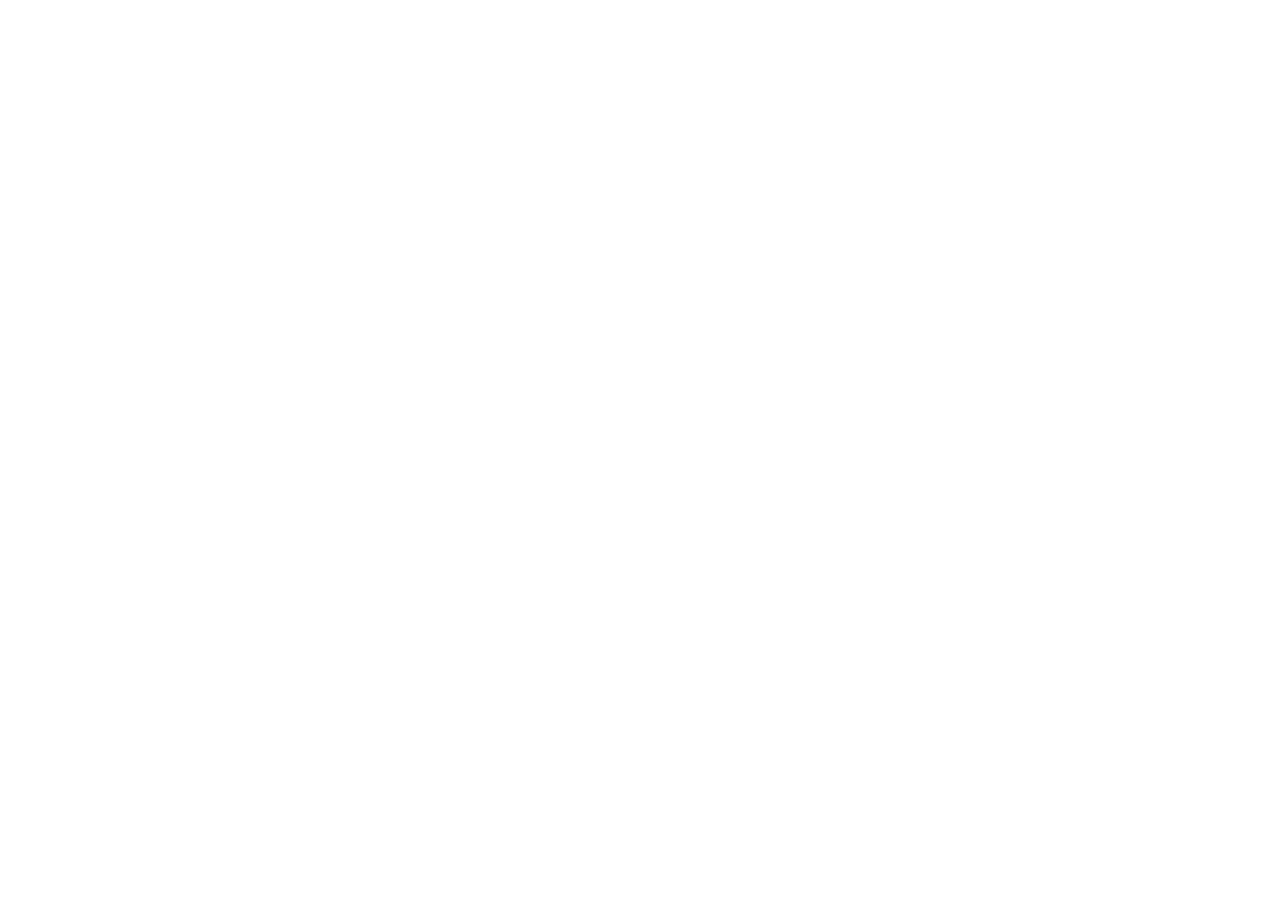
==== index.html @ b967fe75 "first commit" ====
<!DOCTYPE html>
<html lang="en">
<head>
    <meta charset="UTF-8">
    <meta name="viewport" content="width=device-width, initial-scale=1.0">
    <title>Document</title>
</head>
<body>
    
</body>
</html>
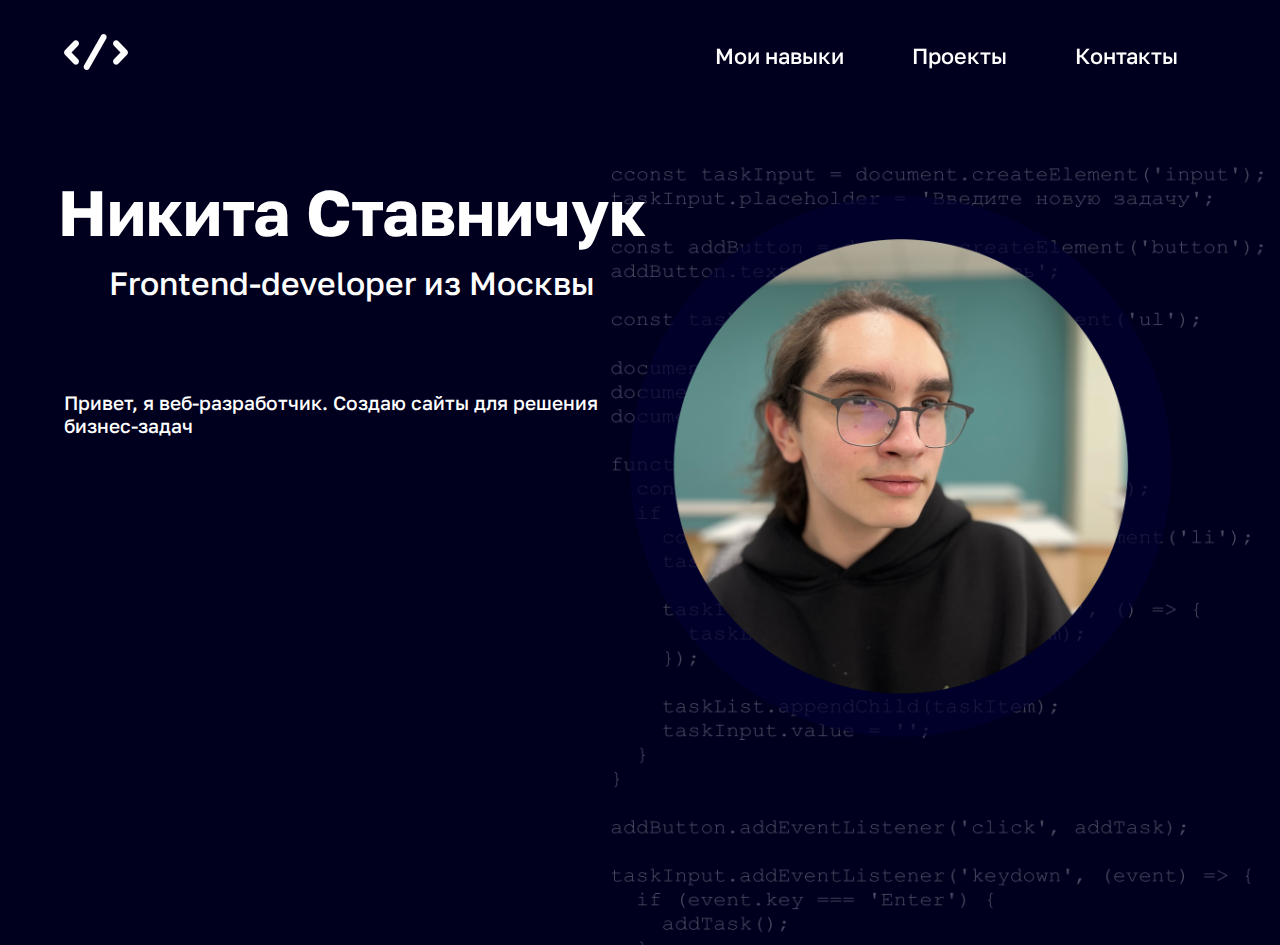
==== commit 06afbf4b: "Основа" ====
--- a/index.html
+++ b/index.html
@@ -2,10 +2,31 @@
 <html lang="en">
 <head>
     <meta charset="UTF-8">
+    <meta http-equiv="X-UA-Compatible" content = "IE=edge">
     <meta name="viewport" content="width=device-width, initial-scale=1.0">
-    <title>Document</title>
-</head>
+    <title>Портфолио</title>
+    <link rel ="stylesheet" href = "style.css">
+</head> 
 <body>
-    
+    <header class="header">
+        <a href="#" class="logo">
+            <img src="code-64.png" alt="">
+        </a>
+        <nav class="navbar">
+            <a href="#">Мои навыки</a>
+            <a href="#">Проекты</a>
+            <a href="#">Контакты</a>
+        </nav>
+    </header>
+    <main>
+        <div class="info">
+            <h1>Никита Ставничук</h1>
+            <p>Frontend-developer из Москвы</p>
+        </div>
+        <div class="description">
+            <p>Привет, я веб-разработчик. Создаю сайты для решения бизнес-задач</p>
+        </div>
+    </main>
 </body>
+
 </html>--- a/style.css
+++ b/style.css
@@ -0,0 +1,146 @@
+@import url('https://fonts.googleapis.com/css2?family=Golos+Text:wght@500;700&display=swap');
+
+* {
+    margin: 0;
+    padding: 0;
+    box-sizing: border-box;
+    font-family: 'Golos Text', sans-serif;
+}
+
+body {
+    min-height: 100vh;
+    background: url("background.webp") no-repeat;
+    background-size: cover;
+    background-position: center;
+    margin: 0;
+}
+
+.header {
+    position: fixed;
+    top: 0;
+    left: 0;
+    width: 100%;
+    padding: 20px 5%; /* Изменение отступов для адаптации */
+    display: flex;
+    justify-content: space-between;
+    align-items: center;
+    z-index: 100%;
+    background-color: transparent;
+}
+
+.logo {
+    font-size: 2.5vw; /* Изменение размера шрифта для адаптации */
+    color: #fff;
+    font-weight: 700;
+    text-decoration: none;
+}
+
+.navbar a {
+    position: relative;
+    font-size: 1.7vw;
+    color: #fff;
+    font-weight: 500;
+    text-decoration: none;
+    margin-left: 2vw;
+    margin-right: 3vw;
+}
+
+.navbar a::before {
+    content: '';
+    position: absolute;
+    top: 100%;
+    left: 0;
+    width: 0;
+    height: 0.15vw;
+    background: #fff;
+    transition: .3s;
+}
+
+.navbar a:hover::before {
+    width: 100%;
+}
+
+.info {
+    margin-right: 45%;
+    padding-top: 10%;
+    margin-top: 5vh;
+    color: #fff;
+    text-align: center;
+}
+
+.info h1 {
+    font-size: 5vw;
+    font-weight: 700;
+}
+
+.info p {
+    font-size: 2.5vw;
+    font-weight: 500;
+    margin-top: 1.5vh;
+}
+
+.description {
+    color: #fff;
+    padding-top: 7%;
+    margin-left: 5%;
+    margin-right: 50%;
+}
+
+.description p {
+    font-size: 1.5vw;
+    font-weight: 500;
+}
+
+/* Медиазапросы для различных разрешений */
+@media screen and (min-width: 1440px) {
+    .header {
+        padding: 20px 10%;
+    }
+    .navbar a {
+        margin-left: 3vw;
+        margin-right: 5vw;
+    }
+}
+
+@media screen and (min-width: 1920px) {
+    .header {
+        padding: 20px 15%;
+    }
+    .navbar a {
+        margin-left: 4vw;
+        margin-right: 6vw;
+    }
+}
+
+/* Медиазапрос для мобильных устройств */
+@media screen and (max-width: 768px) {
+    .header {
+        padding: 20px 5%;
+    }
+    .logo {
+        font-size: 4vw;
+    }
+    .navbar a {
+        font-size: 3vw;
+        margin-left: 3vw;
+        margin-right: 5vw;
+    }
+    .info {
+        margin-right: 5%;
+        padding-top: 10vh;
+        margin-top: 10vh;
+    }
+    .info h1 {
+        font-size: 6vw;
+    }
+    .info p {
+        font-size: 3.5vw;
+        margin-top: 2vh;
+    }
+    .description {
+        padding-top: 3vh;
+    }
+    .description p {
+        font-size: 2.5vw;
+    }
+}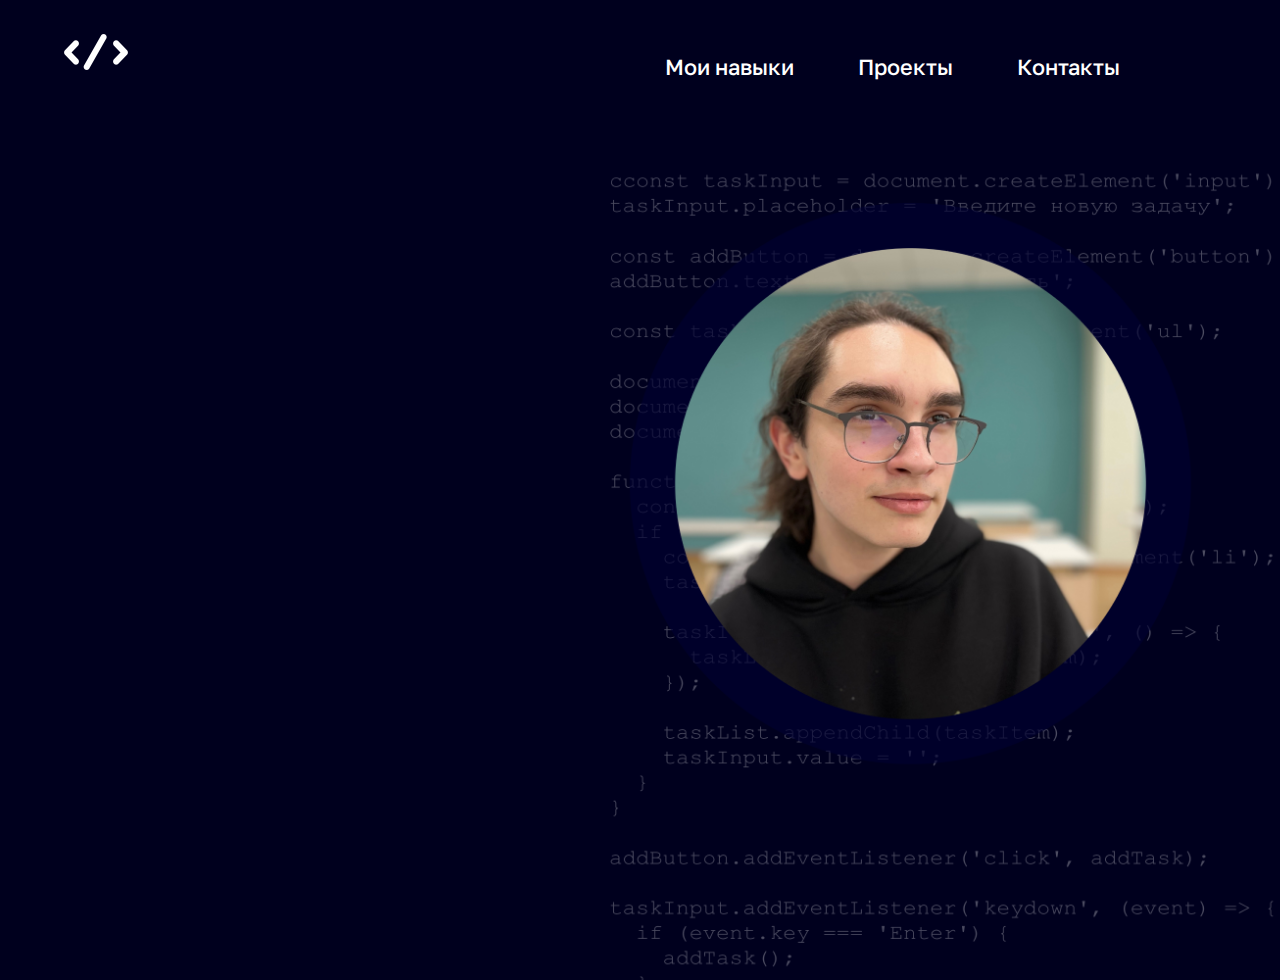
==== commit f99c27c4: "завершение" ====
--- a/index.html
+++ b/index.html
@@ -4,18 +4,18 @@
     <meta charset="UTF-8">
     <meta http-equiv="X-UA-Compatible" content = "IE=edge">
     <meta name="viewport" content="width=device-width, initial-scale=1.0">
-    <title>Портфолио</title>
+    <title>Главная</title>
     <link rel ="stylesheet" href = "style.css">
 </head> 
 <body>
     <header class="header">
-        <a href="#" class="logo">
+        <a href="index.html" class="logo">
             <img src="code-64.png" alt="">
         </a>
         <nav class="navbar">
-            <a href="#">Мои навыки</a>
-            <a href="#">Проекты</a>
-            <a href="#">Контакты</a>
+            <a href="skills.html">Мои навыки</a>
+            <a href="projects.html">Проекты</a>
+            <a href="contacts.html">Контакты</a>
         </nav>
     </header>
     <main>
@@ -24,9 +24,9 @@
             <p>Frontend-developer из Москвы</p>
         </div>
         <div class="description">
-            <p>Привет, я веб-разработчик. Создаю сайты для решения бизнес-задач</p>
+            <p>Привет, я веб-разработчик. Создаю динамические сайты на HTML, CSS и JavaScript</p>
         </div>
     </main>
 </body>
-
+<script src ="script.js"></script>
 </html>--- a/style.css
+++ b/style.css
@@ -15,12 +15,16 @@
     margin: 0;
 }
 
+main{
+    margin-top: 80px;
+}
+
 .header {
-    position: fixed;
+    position: absolute;
     top: 0;
     left: 0;
     width: 100%;
-    padding: 20px 5%; /* Изменение отступов для адаптации */
+    padding: 20px 5%; 
     display: flex;
     justify-content: space-between;
     align-items: center;
@@ -28,13 +32,16 @@
     background-color: transparent;
 }
 
+
 .logo {
-    font-size: 2.5vw; /* Изменение размера шрифта для адаптации */
+    font-size: 2.5vw; 
     color: #fff;
     font-weight: 700;
     text-decoration: none;
 }
-
+.navbar{
+    display: flex;
+}
 .navbar a {
     position: relative;
     font-size: 1.7vw;
@@ -62,10 +69,18 @@
 
 .info {
     margin-right: 45%;
-    padding-top: 10%;
-    margin-top: 5vh;
+    padding-top: 15%;
+    margin-top: 4vh;
     color: #fff;
     text-align: center;
+    opacity: 0; 
+    transform: translateX(-100px); 
+    transition: opacity 0.8s ease-out, transform 0.8s ease-out;
+}
+
+.animate-fade-in-left {
+    opacity: 1; 
+    transform: translateX(0); 
 }
 
 .info h1 {
@@ -84,14 +99,261 @@
     padding-top: 7%;
     margin-left: 5%;
     margin-right: 50%;
-}
+    text-align: center;
+    opacity: 0; 
+    transform: translateX(-100px); 
+    transition: opacity 0.8s ease-out, transform 0.8s ease-out;
+}
+
+.animate-fade-in-left1 {
+    opacity: 1; 
+    transform: translateX(0); 
+}
+
 
 .description p {
     font-size: 1.5vw;
     font-weight: 500;
 }
 
-/* Медиазапросы для различных разрешений */
+.skills1{
+    margin-left: 5%;
+    margin-right: 5%;
+    padding-top: 2%;
+    opacity: 0; 
+    transform: translateX(-100px); 
+    transition: opacity 0.8s ease-out, transform 0.8s ease-out;
+}
+
+.skills1 p {
+    color: #fff;
+    font-size: 1.5vw;
+    font-weight: 500;
+    margin-top: 1.5%;
+}
+.skills1 p:last-child {
+    margin-bottom: 3%; 
+}
+
+.skills1.show1 {
+    opacity: 1; 
+    transform: translateX(0); 
+}
+
+.skills2{
+    margin-left: 5%;
+    margin-right: 5%;
+    padding-top: 2%;
+    opacity: 0; 
+    transform: translateX(-100px); 
+    transition: opacity 0.8s ease-out, transform 0.8s ease-out;
+}
+
+.skills2 p {
+    color: #fff;
+    font-size: 1.5vw;
+    font-weight: 500;
+    margin-top: 1.5%;
+}
+.skills2 p:last-child {
+    margin-bottom: 3%; 
+}
+
+.skills2.show2 {
+    opacity: 1; 
+    transform: translateX(0); 
+}
+
+
+h1{
+    color: #fff;
+    font-size: 3.5vw;
+    font-weight: 600;
+    text-align: center;
+    padding-top: 5%;
+}
+
+.contacts {
+    padding-top: 7%;
+    display: flex;
+    flex-direction: column;
+    align-items: center;
+    opacity: 0; 
+    transform: translateX(100px); 
+    transition: opacity 0.8s ease, transform 0.8s ease;
+}
+
+.contacts.show {
+    opacity: 1; 
+    transform: translateX(0); 
+}
+
+.contact-item {
+    margin-bottom: 70px;
+    display: flex;
+    align-items: center;
+    font-size: 2.7vw;
+    color: #fff;
+}
+
+.contact-item a {
+    text-decoration: none;
+    color: inherit;
+    display: inline-block;
+    padding: 5px; 
+    border-radius: 8px; 
+    transition: box-shadow 0.3s ease; 
+}
+
+.contact-item a:hover {
+    box-shadow: 0 0 10px 2px rgba(255, 255, 255, 0.8); 
+}
+
+.contact-item a:visited {
+    text-decoration: none; 
+    color: inherit; 
+}
+
+.contact-icon {
+    width: 64px;
+    height: 64px;
+    margin-right: 10px;
+}
+
+nav{
+    display: flex;
+    margin-left: 5%;
+    margin-right: 5%;
+    padding-top: 2%;
+}
+
+.oop {
+    display: flex;
+    flex-direction: column;
+    color: #fff;
+    font-size: 1.5vw;
+    font-weight: 500;
+    margin-top: 1.5%;
+}
+
+.menu-link {
+    margin-top: 1%;
+    margin-bottom: 1%;
+    color: #fff;
+    position: relative;
+    text-decoration: none;
+}
+
+.menu-link:hover {
+    color: #fff;
+}
+
+.menu-link:hover:before {
+    transform: scaleX(1);
+    transition: transform 0.35s;
+}
+
+.menu-link:before{
+    content: '';
+    width: 100%;
+    height: 3px;
+    background-color: #fff;
+    position: absolute;
+    left: 0; bottom: -5px;
+    transform: scaleX(0);
+    transition: transform 0.25s;
+    transform-origin: left;
+}
+
+@media screen and (max-width: 768px) {
+    .contacts {
+        text-align: center;
+    }
+
+    .contact-item {
+        flex-direction: column;
+        align-items: center;
+        text-align: center;
+    }
+
+    .contact-icon {
+        margin-bottom: 10px;
+    }
+}
+
+
+
+@media screen and (min-width: 1920px) {
+    .contacts {
+        font-size: 18px; 
+    }
+}
+
+@media screen and (min-width: 2160px) {
+    .contacts {
+        font-size: 20px; 
+    }
+}
+
+@media screen and (min-width: 1920px) {
+    .skills1 {
+        margin-left: 5%;
+        margin-right: 5%;
+        padding-top: 2%;
+    }
+    .skills1 p {
+        font-size: 1.5vw;
+        margin-top: 1.5%;
+    }
+    .skills1 p:last-child {
+        margin-bottom: 3%; 
+    }
+}
+
+@media screen and (max-width: 767px) {
+    .skills1 {
+        margin-left: 5%;
+        margin-right: 5%;
+        padding-top: 2%;
+    }
+    .skills1 p {
+        font-size: 3vw;
+        margin-top: 3%;
+    }
+    .skills1 p:last-child {
+        margin-bottom: 5%; 
+    }
+}
+
+@media screen and (min-width: 1920px) {
+    .skills2 {
+        margin-left: 5%;
+        margin-right: 5%;
+        padding-top: 2%;
+    }
+    .skills2 p {
+        font-size: 1.5vw;
+        margin-top: 1.5%;
+    }
+    .skills2 p:last-child {
+        margin-bottom: 3%; 
+    }
+}
+
+@media screen and (max-width: 767px) {
+    .skills2 {
+        margin-left: 5%;
+        margin-right: 5%;
+        padding-top: 2%;
+    }
+    .skills2 p {
+        font-size: 3vw;
+        margin-top: 3%;
+    }
+    .skills2 p:last-child {
+        margin-bottom: 5%; 
+    }
+}
 @media screen and (min-width: 1440px) {
     .header {
         padding: 20px 10%;
@@ -112,7 +374,6 @@
     }
 }
 
-/* Медиазапрос для мобильных устройств */
 @media screen and (max-width: 768px) {
     .header {
         padding: 20px 5%;
@@ -143,4 +404,22 @@
     .description p {
         font-size: 2.5vw;
     }
+}
+
+@media screen and (min-width: 1920px) {
+    .oop {
+        display: flex;
+        justify-content: space-around;
+    }
+}
+
+/* Стили для мобильных устройств */
+@media screen and (max-width: 768px) {
+    .oop {
+        display: block;
+    }
+
+    .menu-link {
+        margin-bottom: 20px;
+    }
 }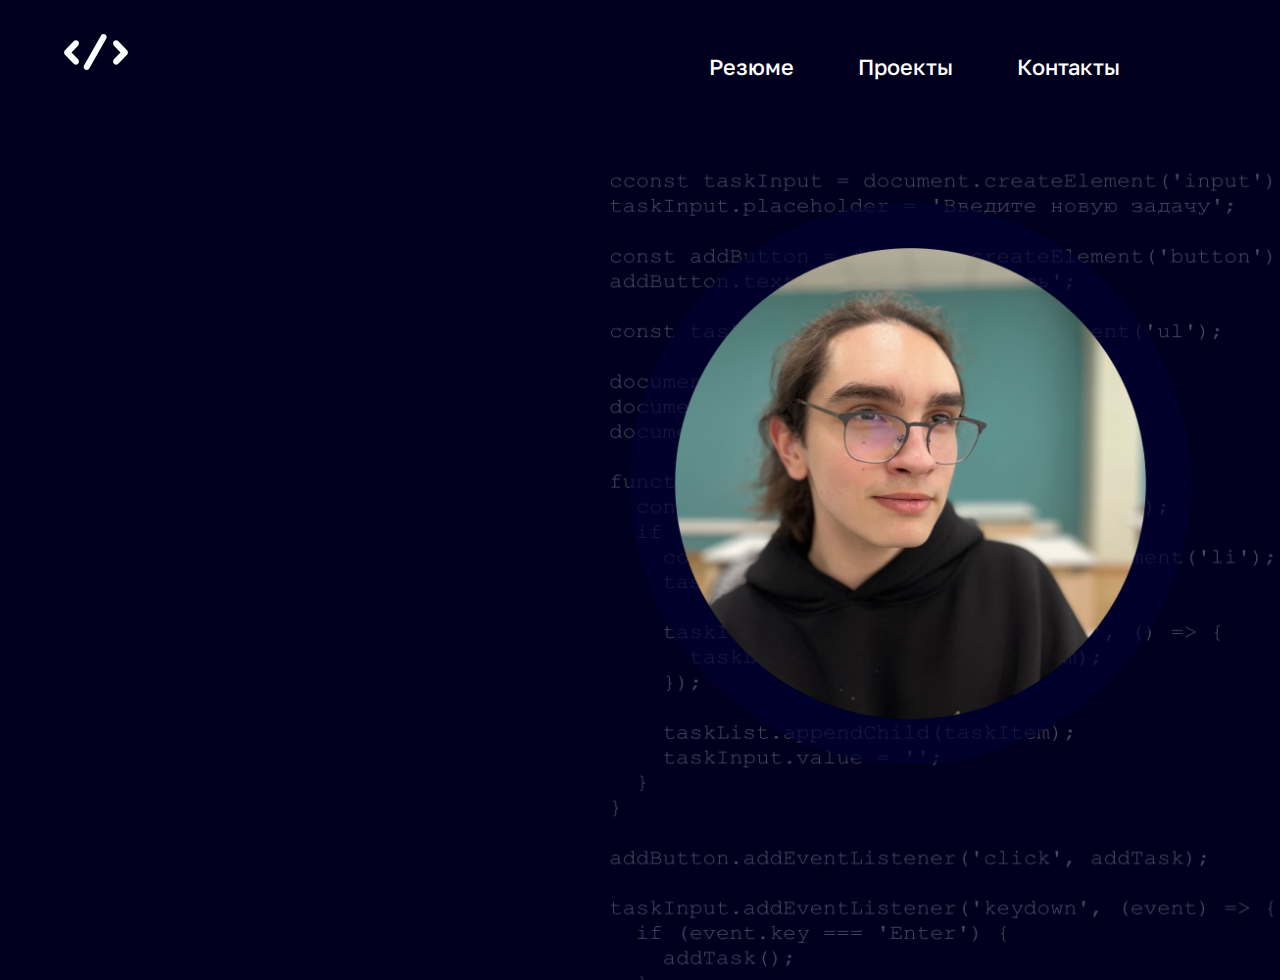
==== commit d28273f0: "Небольшие изменения" ====
--- a/index.html
+++ b/index.html
@@ -13,7 +13,7 @@
             <img src="code-64.png" alt="">
         </a>
         <nav class="navbar">
-            <a href="skills.html">Мои навыки</a>
+            <a href="skills.html">Резюме</a>
             <a href="projects.html">Проекты</a>
             <a href="contacts.html">Контакты</a>
         </nav>
--- a/style.css
+++ b/style.css
@@ -125,6 +125,10 @@
     transition: opacity 0.8s ease-out, transform 0.8s ease-out;
 }
 
+.skills1 h1{
+    text-align: left;
+}
+
 .skills1 p {
     color: #fff;
     font-size: 1.5vw;
@@ -140,35 +144,11 @@
     transform: translateX(0); 
 }
 
-.skills2{
-    margin-left: 5%;
-    margin-right: 5%;
-    padding-top: 2%;
-    opacity: 0; 
-    transform: translateX(-100px); 
-    transition: opacity 0.8s ease-out, transform 0.8s ease-out;
-}
-
-.skills2 p {
-    color: #fff;
-    font-size: 1.5vw;
-    font-weight: 500;
-    margin-top: 1.5%;
-}
-.skills2 p:last-child {
-    margin-bottom: 3%; 
-}
-
-.skills2.show2 {
-    opacity: 1; 
-    transform: translateX(0); 
-}
-
 
 h1{
     color: #fff;
     font-size: 3.5vw;
-    font-weight: 600;
+    font-weight: 900;
     text-align: center;
     padding-top: 5%;
 }
@@ -413,7 +393,6 @@
     }
 }
 
-/* Стили для мобильных устройств */
 @media screen and (max-width: 768px) {
     .oop {
         display: block;
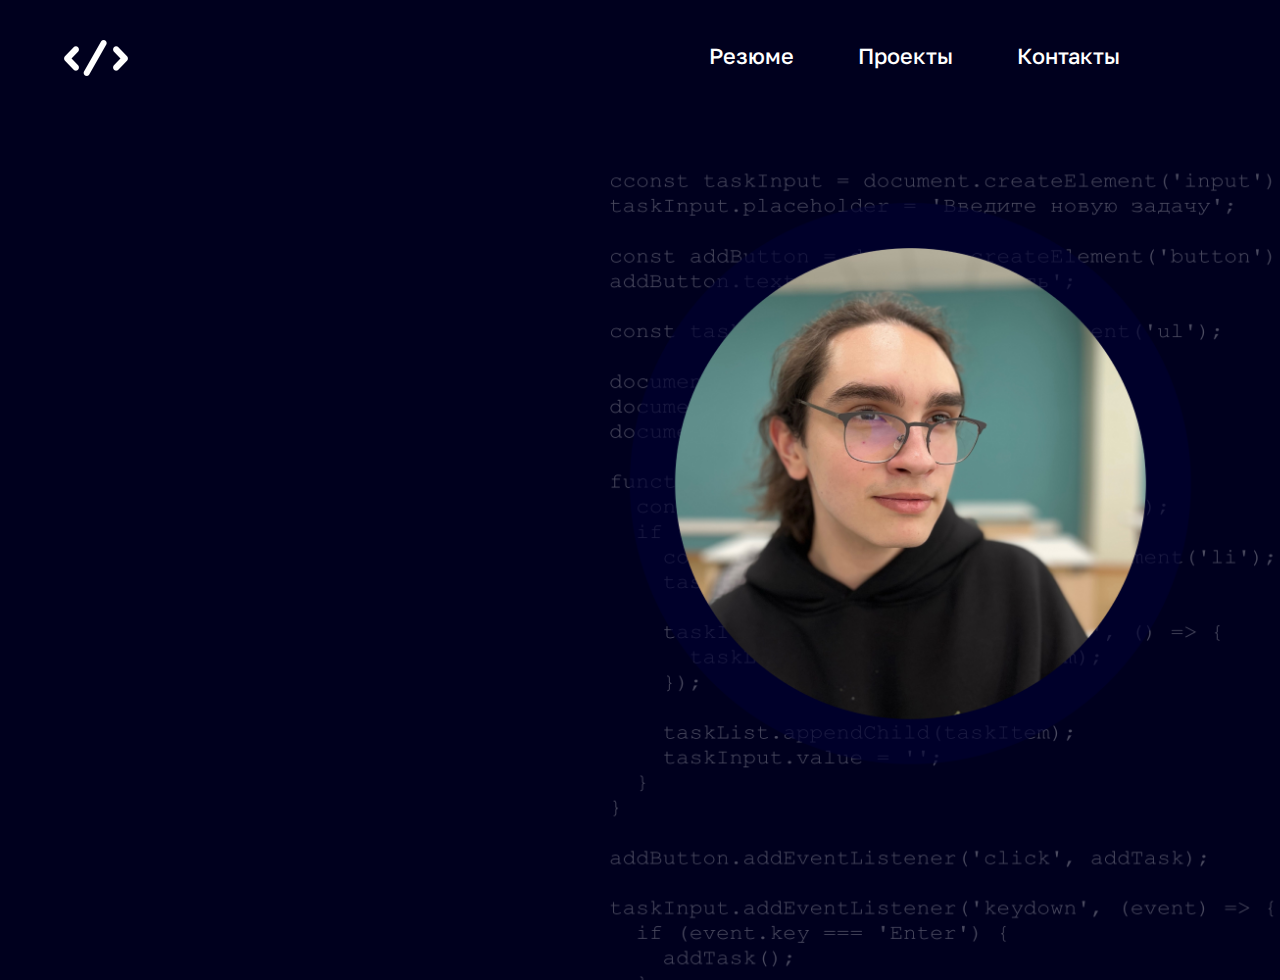
==== commit 6ab080f1: "Мобилка конфёрмд" ====
--- a/index.html
+++ b/index.html
@@ -6,6 +6,7 @@
     <meta name="viewport" content="width=device-width, initial-scale=1.0">
     <title>Главная</title>
     <link rel ="stylesheet" href = "style.css">
+    <link rel="icon" type="image/x-icon" href="code-64.png">
 </head> 
 <body>
     <header class="header">
@@ -19,12 +20,17 @@
         </nav>
     </header>
     <main>
-        <div class="info">
-            <h1>Никита Ставничук</h1>
-            <p>Frontend-developer из Москвы</p>
+        <div class="image-container">
+            <img src = "1.png">
         </div>
-        <div class="description">
-            <p>Привет, я веб-разработчик. Создаю динамические сайты на HTML, CSS и JavaScript</p>
+        <div class="cont">
+            <div class="info">
+                <h1>Никита Ставничук</h1>
+                <p>Frontend-developer из Москвы</p>
+            </div>
+            <div class="description">
+                <p>Привет, я веб-разработчик. Создаю динамические сайты на HTML, CSS и JavaScript</p>
+            </div>
         </div>
     </main>
 </body>
--- a/style.css
+++ b/style.css
@@ -9,7 +9,7 @@
 
 body {
     min-height: 100vh;
-    background: url("background.webp") no-repeat;
+    background: url("background.webp");
     background-size: cover;
     background-position: center;
     margin: 0;
@@ -41,6 +41,7 @@
 }
 .navbar{
     display: flex;
+    padding-bottom: 3%;
 }
 .navbar a {
     position: relative;
@@ -67,6 +68,10 @@
     width: 100%;
 }
 
+.image-container {
+    display: none;
+}
+
 .info {
     margin-right: 45%;
     padding-top: 15%;
@@ -78,11 +83,6 @@
     transition: opacity 0.8s ease-out, transform 0.8s ease-out;
 }
 
-.animate-fade-in-left {
-    opacity: 1; 
-    transform: translateX(0); 
-}
-
 .info h1 {
     font-size: 5vw;
     font-weight: 700;
@@ -92,6 +92,11 @@
     font-size: 2.5vw;
     font-weight: 500;
     margin-top: 1.5vh;
+}
+
+.info.show3 {
+    opacity: 1; 
+    transform: translateX(0); 
 }
 
 .description {
@@ -105,15 +110,14 @@
     transition: opacity 0.8s ease-out, transform 0.8s ease-out;
 }
 
-.animate-fade-in-left1 {
-    opacity: 1; 
-    transform: translateX(0); 
-}
-
-
 .description p {
     font-size: 1.5vw;
     font-weight: 500;
+}
+
+.description.show4 {
+    opacity: 1; 
+    transform: translateX(0); 
 }
 
 .skills1{
@@ -144,7 +148,16 @@
     transform: translateX(0); 
 }
 
-
+.operation{
+    opacity: 0; 
+    transform: translateX(-100px); 
+    transition: opacity 0.8s ease-out, transform 0.8s ease-out;
+}
+
+.operation.show2 {
+    opacity: 1; 
+    transform: translateX(0); 
+}
 h1{
     color: #fff;
     font-size: 3.5vw;
@@ -159,7 +172,7 @@
     flex-direction: column;
     align-items: center;
     opacity: 0; 
-    transform: translateX(100px); 
+    transform: translateX(-100px); 
     transition: opacity 0.8s ease, transform 0.8s ease;
 }
 
@@ -245,6 +258,10 @@
     transform-origin: left;
 }
 
+.contacts.show .h11{
+   margin-bottom: 7%;
+}
+
 @media screen and (max-width: 768px) {
     .contacts {
         text-align: center;
@@ -303,35 +320,23 @@
     .skills1 p:last-child {
         margin-bottom: 5%; 
     }
-}
-
-@media screen and (min-width: 1920px) {
-    .skills2 {
-        margin-left: 5%;
-        margin-right: 5%;
-        padding-top: 2%;
-    }
-    .skills2 p {
-        font-size: 1.5vw;
-        margin-top: 1.5%;
-    }
-    .skills2 p:last-child {
-        margin-bottom: 3%; 
-    }
-}
-
-@media screen and (max-width: 767px) {
-    .skills2 {
-        margin-left: 5%;
-        margin-right: 5%;
-        padding-top: 2%;
-    }
-    .skills2 p {
+    .skills1 h1{
+        font-size: 5.5vw;
+    }
+    .h11{
+        font-size: 5.5vw;
+    }
+    .oop a{
         font-size: 3vw;
         margin-top: 3%;
     }
-    .skills2 p:last-child {
-        margin-bottom: 5%; 
+    .header a img{
+        width: 32px;
+        height: 32px;
+    }
+    .contact-item a{
+        font-size: 5vw;
+        margin-top: 3%;
     }
 }
 @media screen and (min-width: 1440px) {
@@ -362,41 +367,57 @@
         font-size: 4vw;
     }
     .navbar a {
-        font-size: 3vw;
+        font-size: 4vw;
         margin-left: 3vw;
         margin-right: 5vw;
     }
+    .navbar a::before {
+        height: 0.35vw;
+    }
+    .image-container {
+        display: flex;
+        justify-content: center;
+        align-items: center; 
+    }
+    .image-container img{
+        margin-top: 4%;
+        width: 350px;
+        height: 350px;
+    }
     .info {
-        margin-right: 5%;
-        padding-top: 10vh;
-        margin-top: 10vh;
+        padding-top: 0;
+        margin-right: 0;
+    }
+    .description{
+        margin-right: 2%;
+        margin-left: 2%;
     }
     .info h1 {
-        font-size: 6vw;
+        padding-top: 0;
+        font-size: 8.5vw;
     }
     .info p {
+        font-size: 4.5vw;
+        margin-top: 1.5vh;
+    }
+    .cont{
+        display: flex;
+        flex-direction: column;
+        justify-content: center;
+        align-items: center;
+    }
+    .description p {
         font-size: 3.5vw;
-        margin-top: 2vh;
-    }
-    .description {
-        padding-top: 3vh;
-    }
-    .description p {
-        font-size: 2.5vw;
-    }
-}
-
-@media screen and (min-width: 1920px) {
-    .oop {
-        display: flex;
-        justify-content: space-around;
+    }
+    body{
+        min-height: 100vh;
+        background: url("background1.webp");
+        background-size: cover;
+        margin: 0;
     }
 }
 
 @media screen and (max-width: 768px) {
-    .oop {
-        display: block;
-    }
 
     .menu-link {
         margin-bottom: 20px;
